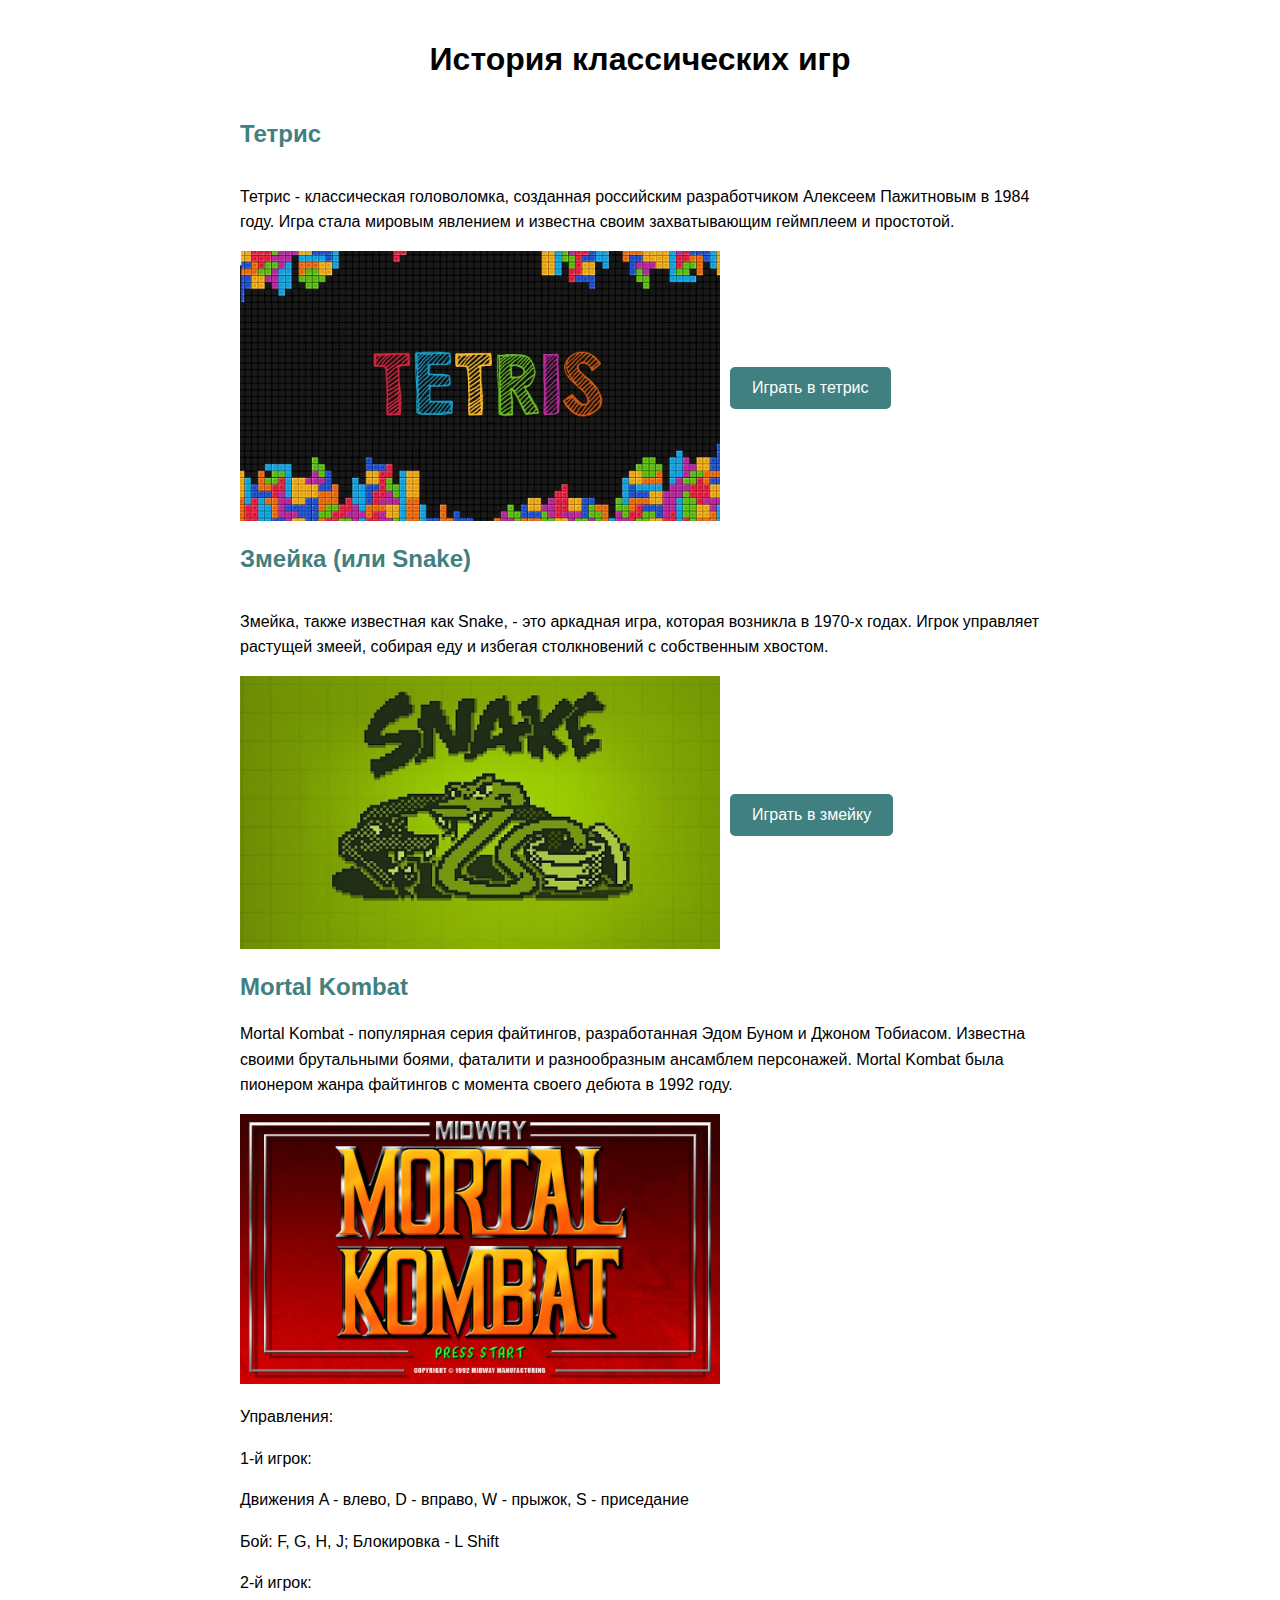
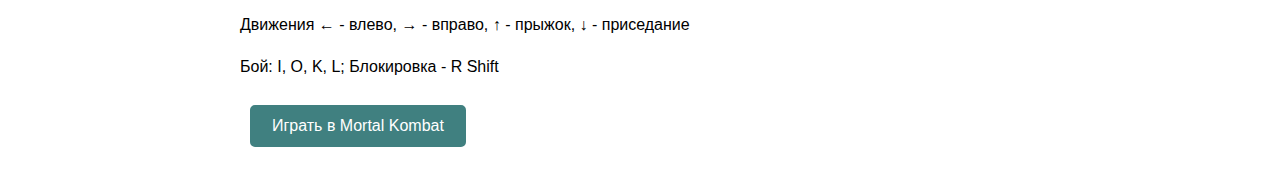
==== index.html @ 1f3cfd6a "start" ====
<!DOCTYPE html>
<html lang="ru">
<head>
    <link rel="shortcut icon" href="img/09472.jpg" type="image/x-icon">
    <meta charset="UTF-8">
    <meta name="viewport" content="width=device-width, initial-scale=1.0">
    <title>История классических игр</title>
    <link rel="stylesheet" href="style.css">
</head>
<body>
    <h1>История классических игр</h1>
    <div class="tetris">
        <h2>Тетрис</h2>
        <p>
            Тетрис - классическая головоломка, созданная российским разработчиком Алексеем Пажитновым в 1984 году. Игра стала мировым явлением и известна своим захватывающим геймплеем и простотой.
        </p>
        <div class="img1"><img src="img/88013.jpg" alt=""></div>
        <a class="button" href="Tetris/index.html">Играть в тетрис</a>
    </div>
    <div class="zmeyka">
        <h2>Змейка (или Snake)</h2>
        <p>
            Змейка, также известная как Snake, - это аркадная игра, которая возникла в 1970-х годах. Игрок управляет растущей змеей, собирая еду и избегая столкновений с собственным хвостом.
        </p>
        <div class="img1"><img src="img/jugar-snake-iphone-ipad.jpg" alt=""></div>
        <a class="button" href="zmeyka/index.html">Играть в змейку</a>
    </div>
    
    <div class="Mortal">
        <h2>Mortal Kombat</h2>
        <p>
            Mortal Kombat - популярная серия файтингов, разработанная Эдом Буном и Джоном Тобиасом. Известна своими брутальными боями, фаталити и разнообразным ансамблем персонажей. Mortal Kombat была пионером жанра файтингов с момента своего дебюта в 1992 году.
        </p>
        <div class="img1"><img src="img/scale_1200.jpg" alt=""></div>
        <p>Управления:</p>
        <p>1-й игрок:</p>
        <p>Движения A - влево, D - вправо, W - прыжок, S - приседание</p>
        <p>Бой: F, G, H, J; Блокировка - L Shift</p>
        <p>2-й игрок:</p>
        <p>Движения ← - влево, → - вправо, ↑ - прыжок, ↓ - приседание</p>
        <p>Бой: I, O, K, L; Блокировка - R Shift</p>
        <a class="button" href="mortal-kombat-main/index.html">Играть в Mortal Kombat</a>
    </div>
    
</body>
</html>
---- style.css ----
body {
    font-family: Arial, sans-serif;
    max-width: 800px;
    margin: 0 auto;
    padding: 20px;
}
h1 {
    text-align: center;
}
h2 {
    color: #408080;
    
}
p {
    line-height: 1.6;
}

.tetris{
    display: flex;
    align-items: center;
    flex-wrap: wrap;
}
.zmeyka{
    display: flex;
    align-items: center;
    flex-wrap: wrap;
}


.button {
    display: inline-block;
    padding: 10px 20px;
    margin: 10px;
    font-size: 16px;
    text-align: center;
    text-decoration: none;
    color: #fff;
    background-color: #408080;
    border: 2px solid #408080;
    border-radius: 5px;
    transition: background-color 0.3s ease;
}
.button:hover {
    background-color: #306666;
}

.img1{
    height: 60%;
    width: 60%;
}

img{
    height: 100%;
    width: 100%;
}
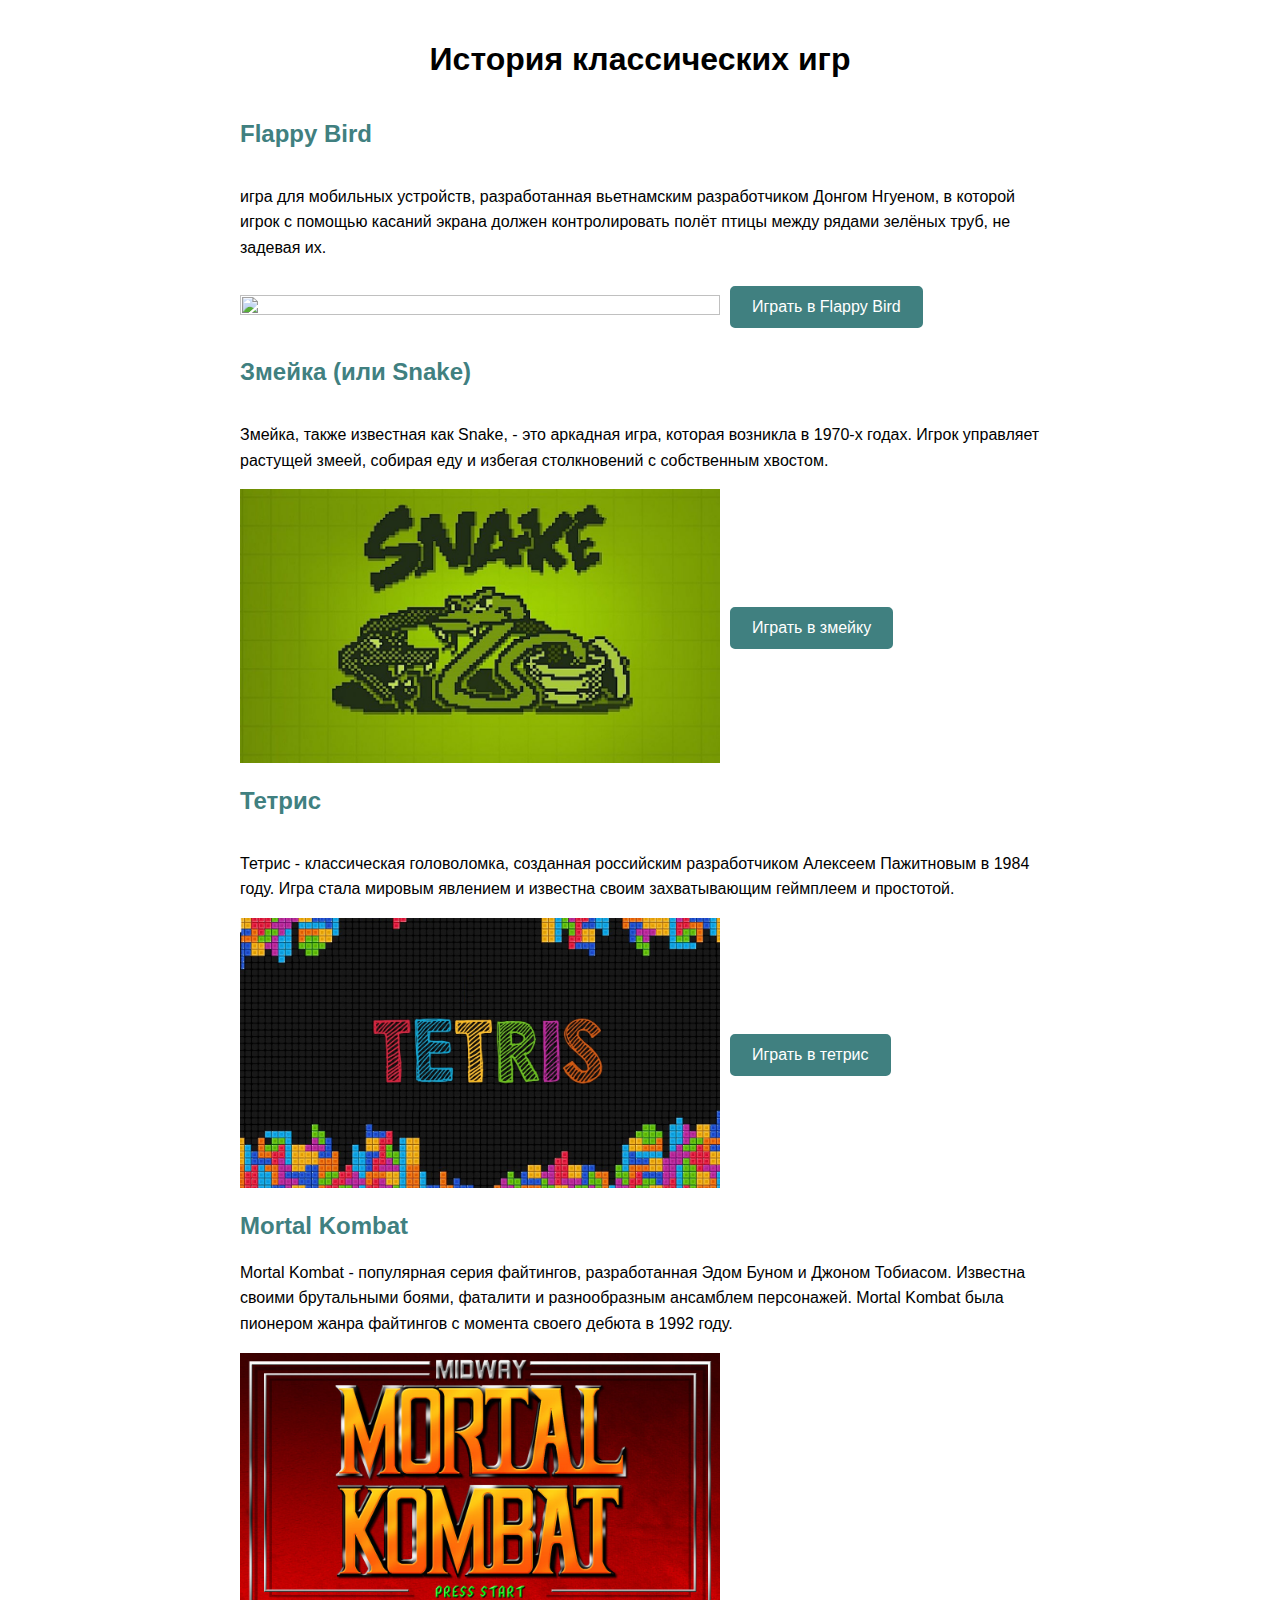
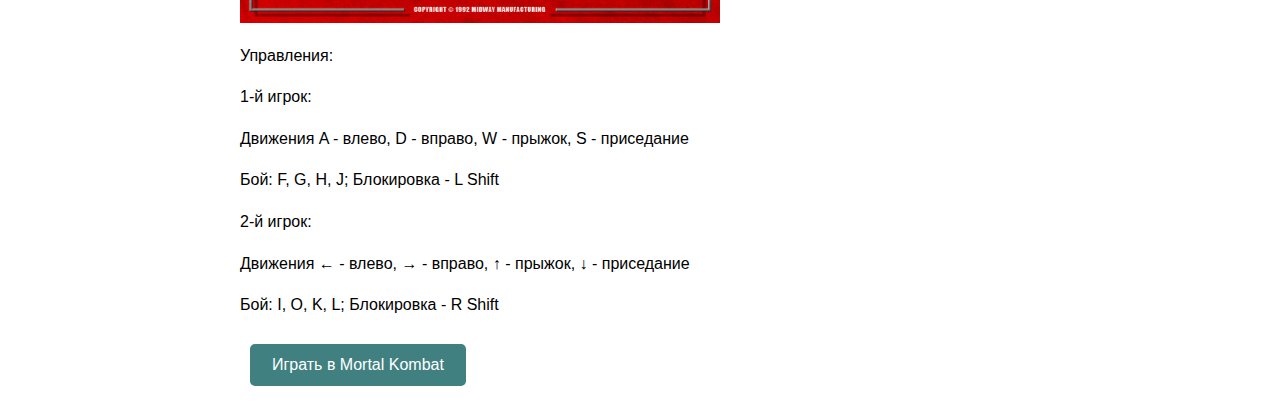
==== commit b8c370db: "start" ====
--- a/index.html
+++ b/index.html
@@ -9,13 +9,13 @@
 </head>
 <body>
     <h1>История классических игр</h1>
-    <div class="tetris">
-        <h2>Тетрис</h2>
+    <div class="Flappy">
+        <h2>Flappy Bird</h2>
         <p>
-            Тетрис - классическая головоломка, созданная российским разработчиком Алексеем Пажитновым в 1984 году. Игра стала мировым явлением и известна своим захватывающим геймплеем и простотой.
+            игра для мобильных устройств, разработанная вьетнамским разработчиком Донгом Нгуеном, в которой игрок с помощью касаний экрана должен контролировать полёт птицы между рядами зелёных труб, не задевая их.
         </p>
-        <div class="img1"><img src="img/88013.jpg" alt=""></div>
-        <a class="button" href="Tetris/index.html">Играть в тетрис</a>
+        <div class="img1"><img src="img/Flappy.png" alt=""></div>
+        <a class="button" href="Flappy Bird/index.html">Играть в Flappy Bird</a>
     </div>
     <div class="zmeyka">
         <h2>Змейка (или Snake)</h2>
@@ -25,7 +25,14 @@
         <div class="img1"><img src="img/jugar-snake-iphone-ipad.jpg" alt=""></div>
         <a class="button" href="zmeyka/index.html">Играть в змейку</a>
     </div>
-    
+    <div class="tetris">
+        <h2>Тетрис</h2>
+        <p>
+            Тетрис - классическая головоломка, созданная российским разработчиком Алексеем Пажитновым в 1984 году. Игра стала мировым явлением и известна своим захватывающим геймплеем и простотой.
+        </p>
+        <div class="img1"><img src="img/88013.jpg" alt=""></div>
+        <a class="button" href="Tetris/index.html">Играть в тетрис</a>
+    </div>
     <div class="Mortal">
         <h2>Mortal Kombat</h2>
         <p>
--- a/style.css
+++ b/style.css
@@ -21,6 +21,12 @@
     flex-wrap: wrap;
 }
 .zmeyka{
+    display: flex;
+    align-items: center;
+    flex-wrap: wrap;
+}
+
+.Flappy{
     display: flex;
     align-items: center;
     flex-wrap: wrap;
